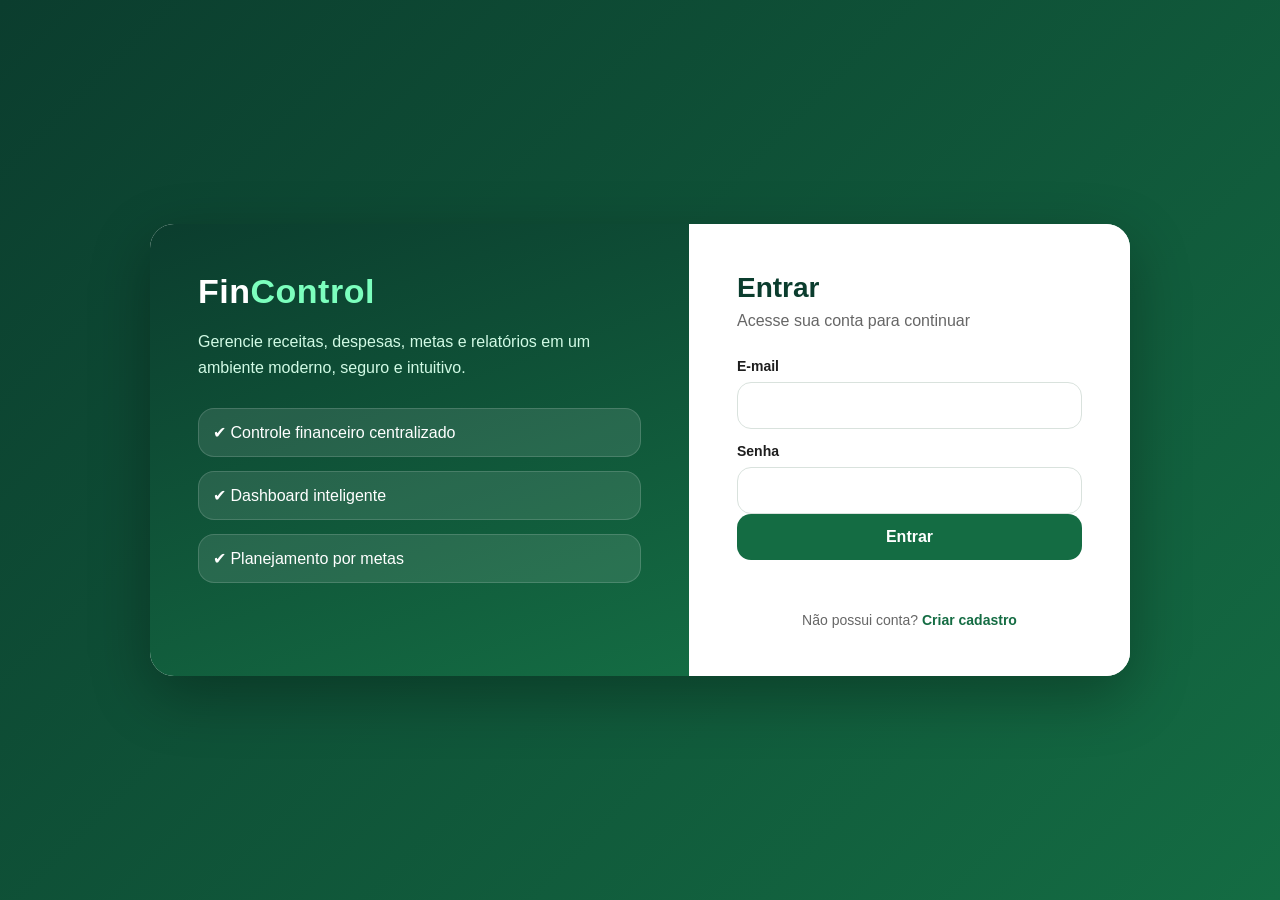
==== FinControl/index.html @ bf1c7f1b "Páginas" ====
<!DOCTYPE html>
<html lang="pt-BR">
<head>
<meta charset="UTF-8">
<meta name="viewport" content="width=device-width, initial-scale=1.0">
<title>FinControl - Login</title>
<link rel="stylesheet" href="style.css">
</head>

<body>

<div class="wrapper">

    <section class="hero">
        <div class="logo">Fin<span>Control</span></div>

        <p>
            Gerencie receitas, despesas, metas e relatórios
            em um ambiente moderno, seguro e intuitivo.
        </p>

        <div class="stats">
            <div class="stat">✔ Controle financeiro centralizado</div>
            <div class="stat">✔ Dashboard inteligente</div>
            <div class="stat">✔ Planejamento por metas</div>
        </div>
    </section>

    <section class="form-area">

        <h2>Entrar</h2>
        <div class="subtitle">Acesse sua conta para continuar</div>

        <form id="loginForm">

            <label for="email">E-mail</label>
            <input type="email" id="email" required>

            <label for="senha">Senha</label>
            <input type="password" id="senha" required>

            <button type="submit">Entrar</button>

            <div class="msg" id="msg"></div>

        </form>

        <div class="footer">
            Não possui conta?
            <a href="cadastro.html">Criar cadastro</a>
        </div>

    </section>

</div>

<script src="script.js"></script>
</body>
</html>
---- FinControl/style.css ----
/* =====================================
   FINCONTROL - LOGIN (MESMA COR CADASTRO)
===================================== */

:root{
    --bg:#0B3D2E;
    --primary:#146C43;
    --hover:#0E5A38;
    --white:#ffffff;
    --text:#1e1e1e;
    --verde-claro:#1FA971;
    --cinza:#F4F6F5;
    --borda:#D9E2DD;
    --success:#22c55e;
    --error:#ef4444;
}

/* RESET */
*{
    margin:0;
    padding:0;
    box-sizing:border-box;
}

body{
    font-family:Arial, Helvetica, sans-serif;
    min-height:100vh;
    display:flex;
    align-items:center;
    justify-content:center;
    background:linear-gradient(135deg,#0B3D2E,#146C43);
    padding:20px;
}

/* CARD PRINCIPAL */
.wrapper{
    width:100%;
    max-width:980px;
    display:grid;
    grid-template-columns:1.1fr .9fr;
    background:#ffffff;
    border-radius:24px;
    overflow:hidden;
    box-shadow:0 20px 60px rgba(0,0,0,.30);
}

/* LADO ESQUERDO */
.hero{
    padding:48px;
    background:linear-gradient(160deg,#0B3D2E,#146C43);
    color:white;
}

.logo{
    font-size:34px;
    font-weight:800;
    letter-spacing:.5px;
}

.logo span{
    color:#7CFFBE;
}

.hero p{
    margin-top:18px;
    line-height:1.6;
    color:#d1fae5;
}

.stats{
    margin-top:28px;
    display:grid;
    gap:14px;
}

.stat{
    padding:14px;
    border-radius:16px;
    background:rgba(255,255,255,.10);
    border:1px solid rgba(255,255,255,.15);
}

/* FORMULÁRIO */
.form-area{
    padding:48px;
    background:#ffffff;
}

.form-area h2{
    font-size:28px;
    margin-bottom:8px;
    color:#0B3D2E;
}

.subtitle{
    color:#666;
    margin-bottom:28px;
}

label{
    display:block;
    margin:14px 0 8px;
    font-size:14px;
    color:#1e1e1e;
    font-weight:bold;
}

input{
    width:100%;
    padding:14px 16px;
    border-radius:14px;
    border:1px solid #D9E2DD;
    background:#ffffff;
    color:#1e1e1e;
    outline:none;
    font-size:15px;
}

input:focus{
    border-color:#146C43;
    box-shadow:0 0 5px rgba(20,108,67,.25);
}

.row{
    display:flex;
    justify-content:space-between;
    align-items:center;
    margin:14px 0 22px;
    font-size:14px;
}

.row a{
    color:#146C43;
    text-decoration:none;
    font-weight:bold;
}

.row a:hover{
    color:#0E5A38;
}

/* BOTÃO */
button{
    width:100%;
    padding:14px;
    border:none;
    border-radius:14px;
    background:#146C43;
    color:white;
    font-size:16px;
    font-weight:700;
    cursor:pointer;
    transition:.2s;
}

button:hover{
    background:#0E5A38;
    transform:translateY(-1px);
}

/* MENSAGENS */
.msg{
    margin-top:14px;
    font-size:14px;
    min-height:18px;
    font-weight:bold;
}

.success{
    color:var(--success);
}

.error{
    color:var(--error);
}

/* FOOTER */
.footer{
    margin-top:20px;
    text-align:center;
    color:#666;
    font-size:14px;
}

.footer a{
    color:#146C43;
    text-decoration:none;
    font-weight:bold;
}

.footer a:hover{
    color:#0E5A38;
}

/* RESPONSIVO */
@media (max-width:860px){

    .wrapper{
        grid-template-columns:1fr;
    }

    .hero{
        display:none;
    }

    .form-area{
        padding:35px 25px;
    }

}
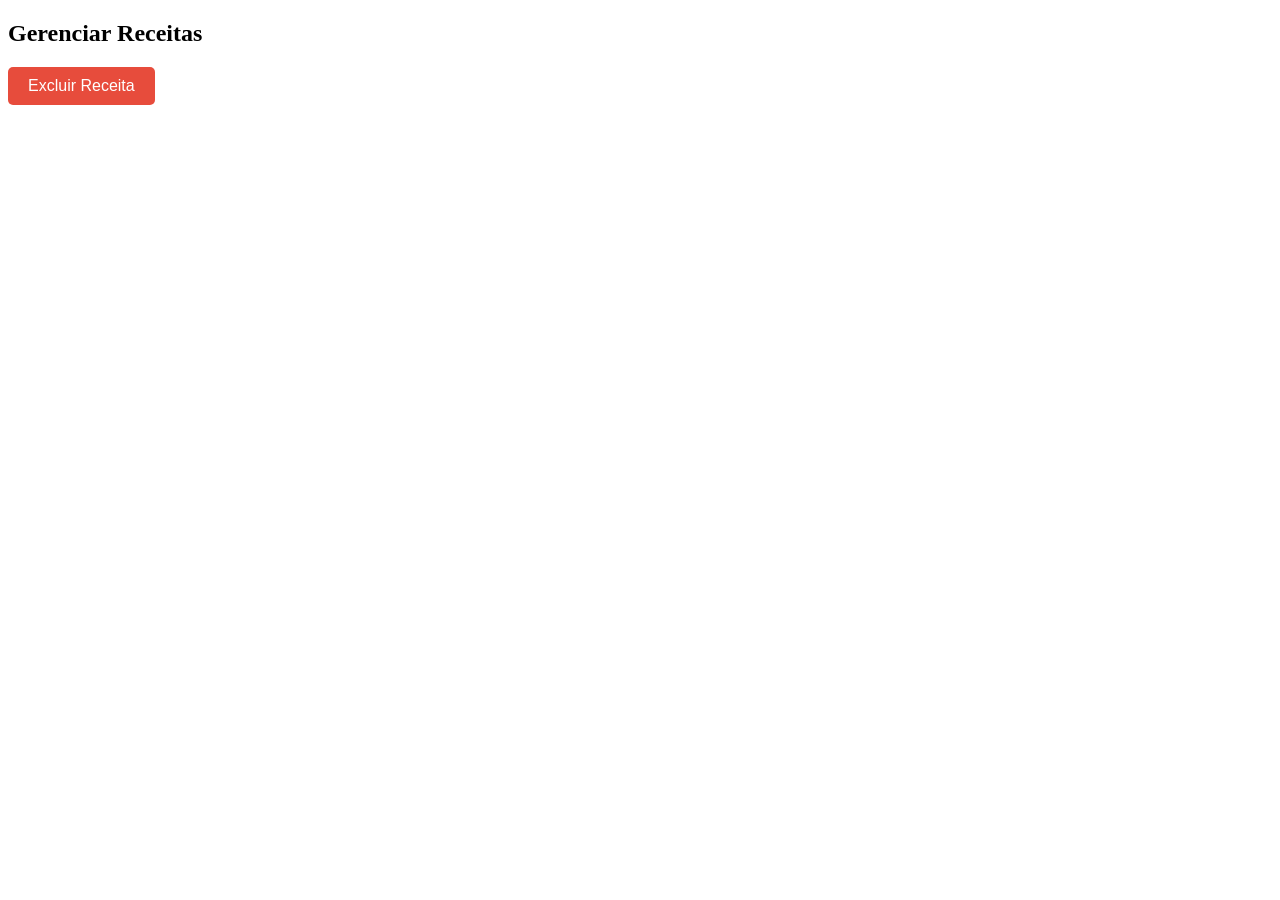
==== commit 991aec1f: "retirada do aviso" ====
--- a/FinControl/index.html
+++ b/FinControl/index.html
@@ -1,59 +1,145 @@
 <!DOCTYPE html>
 <html lang="pt-BR">
 <head>
-<meta charset="UTF-8">
-<meta name="viewport" content="width=device-width, initial-scale=1.0">
-<title>FinControl - Login</title>
-<link rel="stylesheet" href="style.css">
+    <meta charset="UTF-8">
+    <meta name="viewport" content="width=device-width, initial-scale=1.0">
+    <title>Exemplo de Modal Personalizado</title>
+    <style>
+        /* Estilos básicos para o botão que abre o modal */
+        #btn-excluir {
+            padding: 10px 20px;
+            background-color: #e74c3c;
+            color: white;
+            border: none;
+            cursor: pointer;
+            border-radius: 5px;
+            font-size: 16px;
+        }
+
+        /* Estilo do fundo do modal (overlay) - Fica oculto por padrão */
+        .modal-overlay {
+            position: fixed;
+            top: 0;
+            left: 0;
+            width: 100%;
+            height: 100%;
+            background-color: rgba(0, 0, 0, 0.5); /* Fundo escurecido */
+            display: flex;
+            justify-content: center;
+            align-items: center;
+            z-index: 1000;
+            visibility: hidden; /* Começa oculto */
+            opacity: 0;
+            transition: visibility 0s, opacity 0.3s; /* Transição suave */
+        }
+
+        /* Classe para mostrar o modal */
+        .modal-overlay.show {
+            visibility: visible;
+            opacity: 1;
+        }
+
+        /* Estilo da caixa do modal (o conteúdo) */
+        .modal-content {
+            background-color: white;
+            padding: 25px;
+            border-radius: 8px;
+            box-shadow: 0 4px 15px rgba(0,0,0,0.2);
+            text-align: center;
+            width: 300px;
+        }
+
+        /* Texto dentro do modal */
+        .modal-content p {
+            margin-top: 0;
+            font-size: 18px;
+        }
+
+        /* Container para os botões do modal */
+        .modal-buttons {
+            display: flex;
+            justify-content: space-around;
+            margin-top: 20px;
+        }
+
+        /* Estilos comuns para os botões do modal */
+        .modal-buttons button {
+            padding: 10px 20px;
+            border: none;
+            border-radius: 5px;
+            cursor: pointer;
+            font-size: 16px;
+        }
+
+        /* Estilo do botão Cancelar */
+        .modal-buttons .btn-cancelar {
+            background-color: #bdc3c7;
+            color: black;
+        }
+
+        /* Estilo do botão OK/Excluir */
+        .modal-buttons .btn-confirmar {
+            background-color: #e74c3c;
+            color: white;
+        }
+    </style>
 </head>
-
 <body>
 
-<div class="wrapper">
+    <h2>Gerenciar Receitas</h2>
+    
+    <button id="btn-excluir">Excluir Receita</button>
 
-    <section class="hero">
-        <div class="logo">Fin<span>Control</span></div>
+    <div class="modal-overlay" id="modal-confirmacao">
+        <div class="modal-content">
+            <p>Deseja excluir esta receita?</p>
+            <div class="modal-buttons">
+                <button id="cancelar-exclusao" class="btn-cancelar">Cancelar</button>
+                <button id="confirmar-exclusao" class="btn-confirmar">OK</button>
+            </div>
+        </div>
+    </div>
 
-        <p>
-            Gerencie receitas, despesas, metas e relatórios
-            em um ambiente moderno, seguro e intuitivo.
-        </p>
+    <script>
+        // Referências aos elementos do DOM
+        const btnExcluir = document.getElementById('btn-excluir');
+        const modal = document.getElementById('modal-confirmacao');
+        const btnCancelar = document.getElementById('cancelar-exclusao');
+        const btnConfirmar = document.getElementById('confirmar-exclusao');
 
-        <div class="stats">
-            <div class="stat">✔ Controle financeiro centralizado</div>
-            <div class="stat">✔ Dashboard inteligente</div>
-            <div class="stat">✔ Planejamento por metas</div>
-        </div>
-    </section>
+        // Função para mostrar o modal
+        function abrirModal() {
+            modal.classList.add('show');
+        }
 
-    <section class="form-area">
+        // Função para fechar o modal
+        function fecharModal() {
+            modal.classList.remove('show');
+        }
 
-        <h2>Entrar</h2>
-        <div class="subtitle">Acesse sua conta para continuar</div>
+        // Evento para abrir o modal ao clicar no botão "Excluir Receita"
+        btnExcluir.addEventListener('click', abrirModal);
 
-        <form id="loginForm">
+        // Evento para fechar o modal ao clicar em "Cancelar"
+        btnCancelar.addEventListener('click', fecharModal);
 
-            <label for="email">E-mail</label>
-            <input type="email" id="email" required>
+        // Evento para fechar o modal ao clicar fora da caixa (no fundo escurecido)
+        modal.addEventListener('click', function(event) {
+            // Verifica se o clique foi no fundo (modal-overlay) e não dentro da caixa
+            if (event.target === modal) {
+                fecharModal();
+            }
+        });
 
-            <label for="senha">Senha</label>
-            <input type="password" id="senha" required>
+        // Evento para quando o usuário confirma a exclusão
+        btnConfirmar.addEventListener('click', function() {
+            console.log('Receita excluída com sucesso!');
+            // Coloque aqui o código para excluir a receita
+            
+            // Depois de tudo, fecha o modal
+            fecharModal();
+        });
+    </script>
 
-            <button type="submit">Entrar</button>
-
-            <div class="msg" id="msg"></div>
-
-        </form>
-
-        <div class="footer">
-            Não possui conta?
-            <a href="cadastro.html">Criar cadastro</a>
-        </div>
-
-    </section>
-
-</div>
-
-<script src="script.js"></script>
 </body>
 </html>
